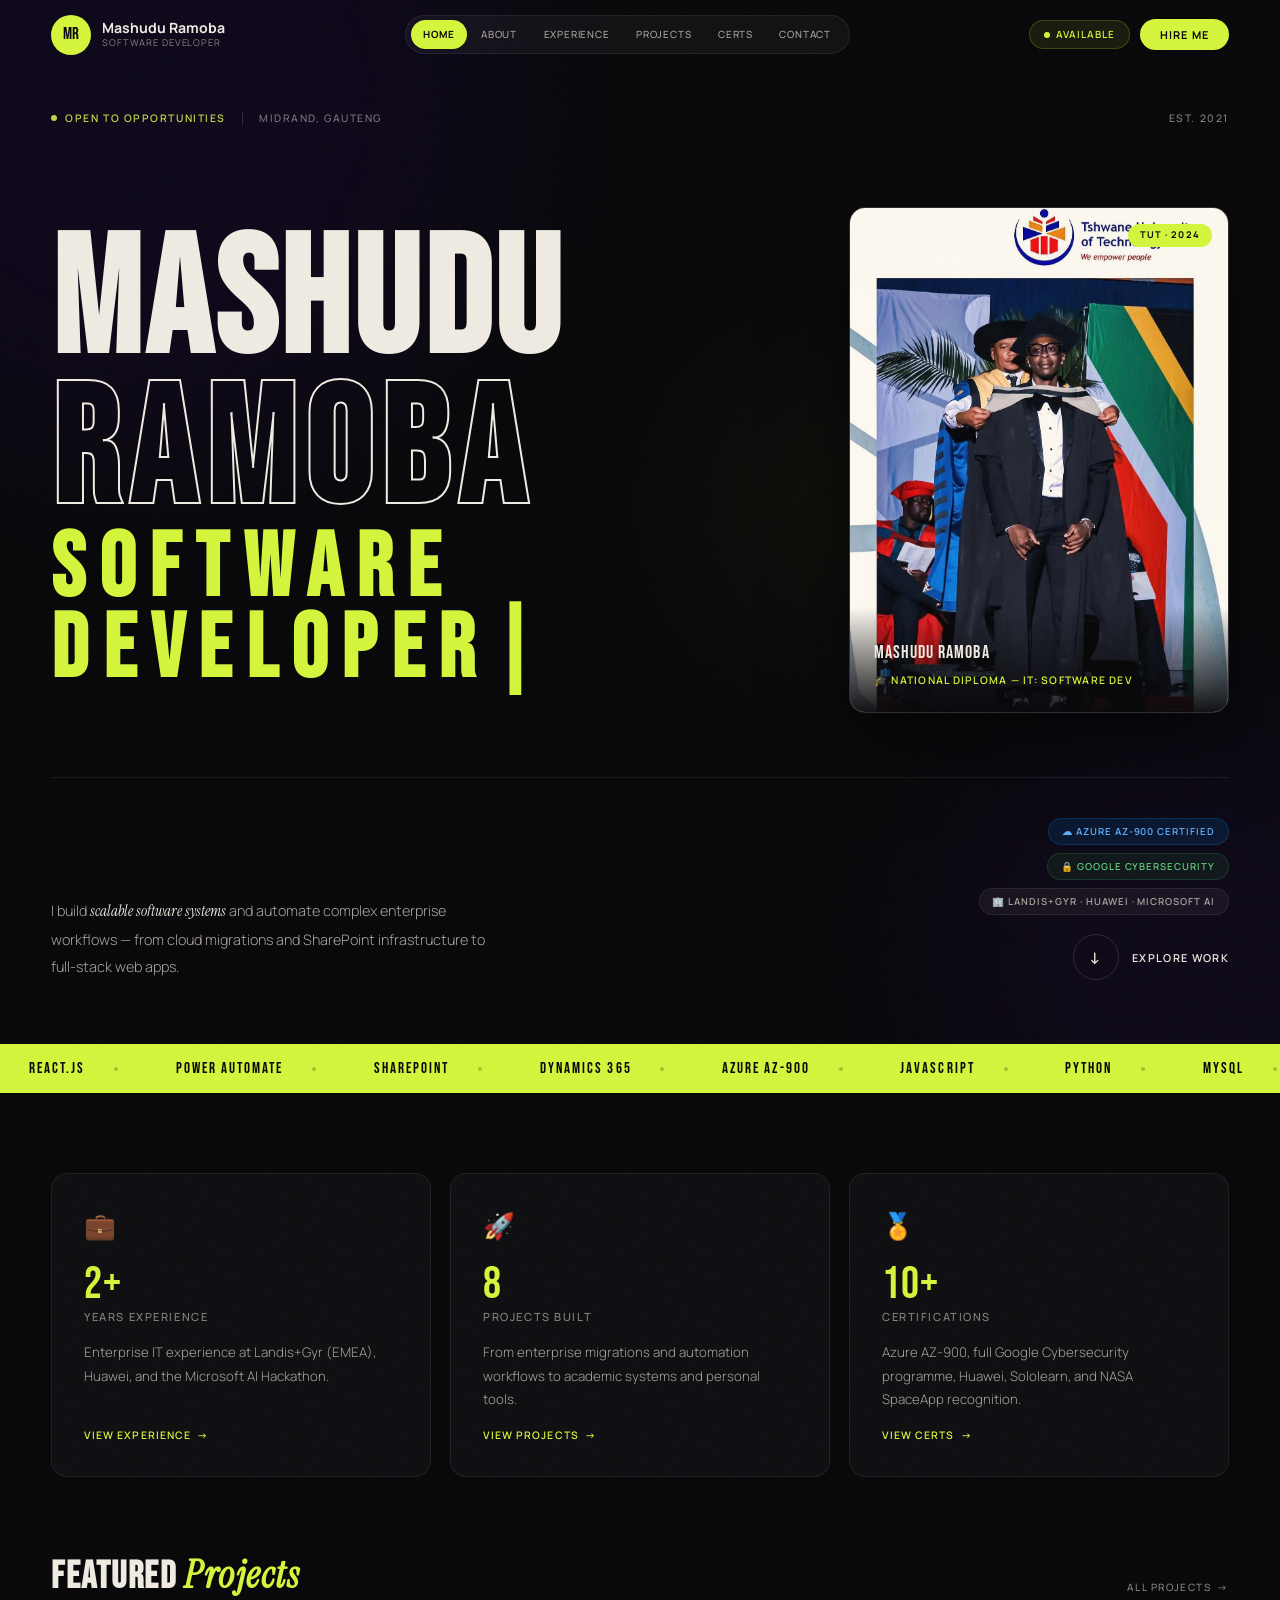
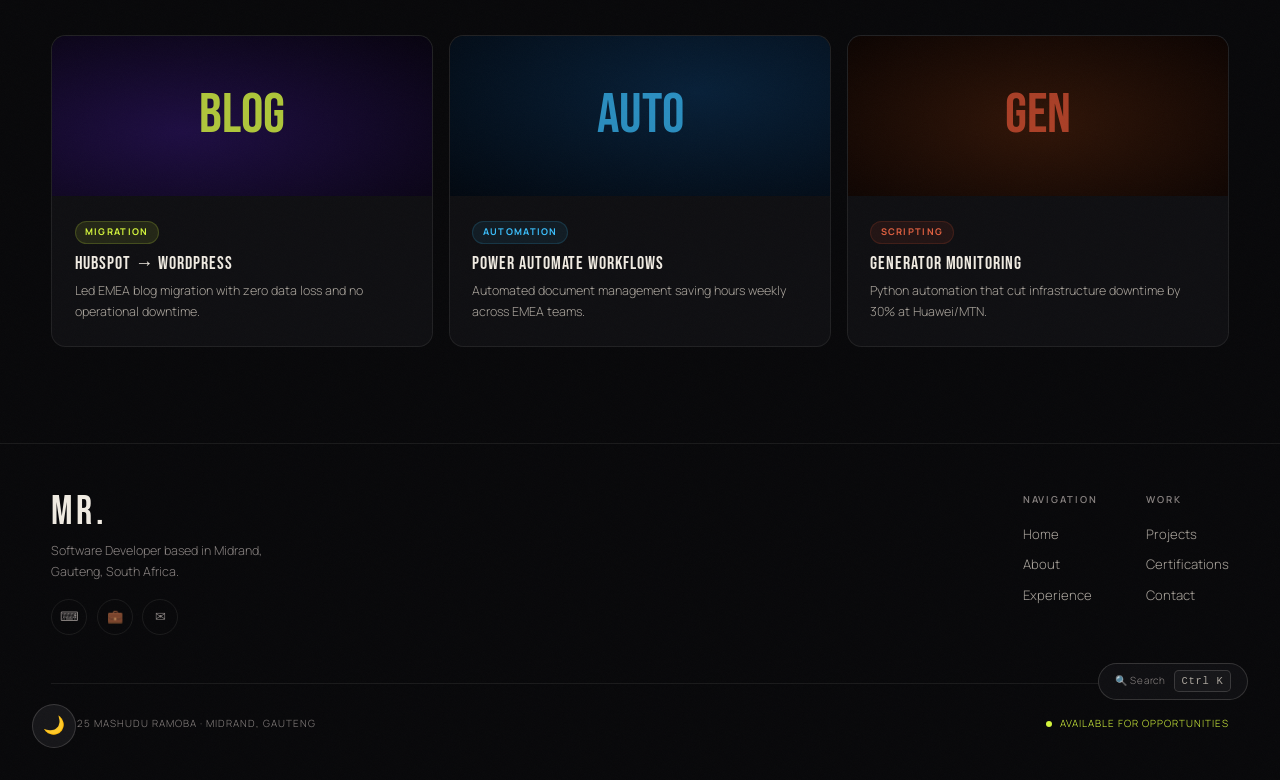
==== index.html @ 824785e2 "Add files via upload" ====
<!DOCTYPE html>
<html lang="en">
<head>
<meta charset="UTF-8"/><meta name="viewport" content="width=device-width,initial-scale=1.0"/>
<title>Mashudu Ramoba — Software Developer</title>
<link rel="preconnect" href="https://fonts.googleapis.com"/>
<link href="https://fonts.googleapis.com/css2?family=Bebas+Neue&family=Instrument+Serif:ital@0;1&family=Manrope:wght@300;400;500;600;700&display=swap" rel="stylesheet"/>
<link rel="stylesheet" href="style.css"/>
<style>
/* ── HOME ONLY ── */
#hero{
  min-height:100vh;
  padding:calc(var(--nav-h) + 2.5rem) 4% 4rem;
  display:flex;flex-direction:column;
  position:relative;overflow:hidden;
}
.orb{position:absolute;border-radius:50%;pointer-events:none;filter:blur(100px)}
.o1{width:700px;height:700px;background:#3d0f8a;top:-250px;left:-200px;opacity:.14}
.o2{width:500px;height:500px;background:#6d28d9;bottom:-150px;right:-150px;opacity:.07}
.o3{width:280px;height:280px;background:var(--acid);top:35%;left:55%;opacity:.05}

.h-top{display:flex;align-items:center;gap:1rem;margin-bottom:3rem;flex-wrap:wrap}
.h-avail{display:flex;align-items:center;gap:.5rem;font-size:.65rem;font-weight:600;letter-spacing:.15em;text-transform:uppercase;color:var(--acid)}
.h-sep{width:1px;height:14px;background:var(--border2)}
.h-loc,.h-yr{font-size:.65rem;font-weight:500;letter-spacing:.15em;text-transform:uppercase;color:var(--mist)}
.h-yr{margin-left:auto}

.h-name{
  font-family:var(--fd);
  font-size:clamp(4rem,13vw,12rem);
  line-height:.9;letter-spacing:.02em;
  flex:1;display:flex;flex-direction:column;justify-content:center;
  position:relative;z-index:1;
}
.h-n1{display:block;color:var(--paper);animation:rise .9s .1s both cubic-bezier(.22,1,.36,1)}
.h-n2{display:block;color:transparent;-webkit-text-stroke:2px var(--paper);letter-spacing:.06em;animation:rise .9s .22s both cubic-bezier(.22,1,.36,1)}
.h-n3{display:block;color:var(--acid);font-size:.54em;letter-spacing:.16em;animation:rise .9s .34s both cubic-bezier(.22,1,.36,1)}
@keyframes rise{from{opacity:0;transform:translateY(50px)}to{opacity:1;transform:none}}

.h-bottom{
  display:flex;justify-content:space-between;align-items:flex-end;
  padding-top:2.5rem;margin-top:2rem;
  border-top:1px solid var(--border);
  gap:2rem;flex-wrap:wrap;
  position:relative;z-index:1;
  animation:rise .8s .5s both cubic-bezier(.22,1,.36,1);
}
.h-desc{max-width:440px;font-size:.9rem;color:var(--mist2);line-height:1.9}
.h-desc em{font-family:var(--fs);font-style:italic;color:var(--paper);font-size:1.04em}
.h-right{display:flex;flex-direction:column;align-items:flex-end;gap:.5rem}
.hbadge{font-size:.6rem;font-weight:600;letter-spacing:.1em;text-transform:uppercase;padding:.3rem .8rem;border-radius:2rem}
.hb1{background:rgba(0,120,212,.14);color:#60b0ff;border:1px solid rgba(0,120,212,.28)}
.hb2{background:rgba(52,168,83,.1);color:#5fca7a;border:1px solid rgba(52,168,83,.22)}
.hb3{background:rgba(240,235,226,.05);color:var(--mist2);border:1px solid var(--border)}
.h-cta{display:flex;align-items:center;gap:.85rem;margin-top:.7rem;font-size:.68rem;letter-spacing:.12em;text-transform:uppercase;font-weight:600;color:var(--paper)}
.circ{width:46px;height:46px;border-radius:50%;border:1px solid rgba(240,235,226,.15);display:flex;align-items:center;justify-content:center;font-size:1rem;transition:all .25s}
.circ:hover{border-color:var(--acid);background:rgba(212,245,60,.08);color:var(--acid)}

/* Quick cards */
.ql-grid{display:grid;grid-template-columns:repeat(3,1fr);gap:1.2rem;padding:5rem 4%}
.ql-card{
  background:var(--ink2);border:1px solid var(--border);border-radius:1rem;
  padding:2rem;display:flex;flex-direction:column;gap:1rem;
  transition:border-color .25s,transform .25s;
}
.ql-card:hover{border-color:var(--border2);transform:translateY(-4px)}
.ql-icon{font-size:1.6rem}
.ql-num{font-family:var(--fd);font-size:2.8rem;line-height:1;letter-spacing:.02em;color:var(--acid)}
.ql-label{font-size:.7rem;letter-spacing:.14em;text-transform:uppercase;color:var(--mist);font-weight:500}
.ql-desc{font-size:.83rem;color:var(--mist2);line-height:1.75;flex:1}
.ql-link{font-size:.65rem;letter-spacing:.1em;text-transform:uppercase;color:var(--acid);font-weight:600;display:flex;align-items:center;gap:.4rem;transition:gap .2s}
.ql-link:hover{gap:.7rem}
.ql-link::after{content:'→'}

/* Featured project strip */
.feat-strip{padding:0 4% 6rem}
.feat-head{display:flex;justify-content:space-between;align-items:flex-end;margin-bottom:2.5rem;flex-wrap:wrap;gap:1rem}
.feat-title{font-family:var(--fd);font-size:clamp(1.8rem,3vw,2.8rem);letter-spacing:.04em;line-height:.95}
.feat-title em{font-family:var(--fs);font-style:italic;color:var(--acid)}
.see-all{font-size:.63rem;letter-spacing:.14em;text-transform:uppercase;color:var(--mist);font-weight:500;display:flex;align-items:center;gap:.4rem;transition:color .2s}
.see-all:hover{color:var(--acid)}
.see-all::after{content:'→'}
.feat-row{display:grid;grid-template-columns:1fr 1fr 1fr;gap:1rem}
.f-card{background:var(--ink2);border:1px solid var(--border);border-radius:.9rem;overflow:hidden;transition:border-color .25s,transform .3s}
.f-card:hover{border-color:var(--border2);transform:translateY(-5px)}
.f-thumb{height:160px;position:relative;overflow:hidden;display:flex;align-items:center;justify-content:center}
.f-tbg{position:absolute;inset:0;transition:transform .5s}
.f-card:hover .f-tbg{transform:scale(1.07)}
.fbg1{background:radial-gradient(ellipse at 35% 60%,#1e0e42,#07030f)}
.fbg2{background:radial-gradient(ellipse at 65% 35%,#082038,#020810)}
.fbg3{background:radial-gradient(ellipse at 50% 55%,#301508,#0c0402)}
.f-glyph{position:relative;z-index:1;font-family:var(--fd);font-size:3.5rem;transition:transform .4s}
.fg1{color:rgba(212,245,60,.8)}.fg2{color:rgba(59,191,252,.7)}.fg3{color:rgba(201,75,47,.8)}
.f-card:hover .f-glyph{transform:scale(1.12)}
.f-body{padding:1.3rem 1.4rem 1.5rem}
.f-tag{font-size:.58rem;letter-spacing:.14em;text-transform:uppercase;font-weight:700;padding:.18rem .58rem;border-radius:1rem;display:inline-block;margin-bottom:.7rem}
.ft1{background:rgba(212,245,60,.1);color:var(--acid);border:1px solid rgba(212,245,60,.18)}
.ft2{background:rgba(59,191,252,.08);color:var(--sky);border:1px solid rgba(59,191,252,.15)}
.ft3{background:rgba(201,75,47,.1);color:#e06040;border:1px solid rgba(201,75,47,.18)}
.f-name{font-family:var(--fd);font-size:1.15rem;letter-spacing:.05em;margin-bottom:.4rem;line-height:1}
.f-desc{font-size:.78rem;color:var(--mist2);line-height:1.7}

@media(max-width:900px){
  .ql-grid{grid-template-columns:1fr 1fr}
  .feat-row{grid-template-columns:1fr}
}
@media(max-width:560px){
  .ql-grid{grid-template-columns:1fr}
  .h-name{font-size:clamp(3rem,18vw,12rem)}
}
</style>
</head>
<body>

<!-- NAV -->
<nav id="nav">
  <a href="index.html" class="nl">
    <div class="nl-badge">MR</div>
    <div class="nl-text"><span class="nl-name">Mashudu Ramoba</span><span class="nl-role">Software Developer</span></div>
  </a>
  <div class="nl-links">
    <a href="index.html">Home</a>
    <a href="about.html">About</a>
    <a href="experience.html">Experience</a>
    <a href="projects.html">Projects</a>
    <a href="certifications.html">Certs</a>
    <a href="contact.html">Contact</a>
  </div>
  <div class="nl-r">
    <div class="nl-avail"><span class="pdot"></span>Available</div>
    <button class="nl-hire" onclick="location.href='contact.html'">Hire Me</button>
    <button class="nl-ham" id="ham"><span></span><span></span><span></span></button>
  </div>
</nav>
<div id="drawer">
  <a href="index.html" onclick="closeDrawer()">Home</a>
  <a href="about.html" onclick="closeDrawer()">About</a>
  <a href="experience.html" onclick="closeDrawer()">Experience</a>
  <a href="projects.html" onclick="closeDrawer()">Projects</a>
  <a href="certifications.html" onclick="closeDrawer()">Certifications</a>
  <a href="contact.html" onclick="closeDrawer()">Contact</a>
</div>

<!-- SCROLL PROGRESS BAR -->
<div id="scroll-progress" style="position:fixed;top:0;left:0;height:2px;background:var(--acid);z-index:9000;width:0%;transition:width .1s linear;pointer-events:none"></div>

<!-- SEARCH SHORTCUT HINT -->
<div id="search-hint" style="position:fixed;bottom:5rem;right:2rem;z-index:600;display:flex;align-items:center;gap:.5rem;background:var(--ink2);border:1px solid var(--border2);border-radius:2rem;padding:.4rem 1rem;font-size:.62rem;color:var(--mist);letter-spacing:.08em;cursor:pointer;transition:all .2s;animation:hintPop .5s 2s both cubic-bezier(.22,1,.36,1)" onclick="openSearch()">
  <span>🔍 Search</span>
  <kbd style="background:var(--ink3);border:1px solid var(--border2);border-radius:.3rem;padding:.1rem .4rem;font-family:monospace;font-size:.65rem;color:var(--mist2)">Ctrl K</kbd>
</div>

<!-- HERO -->
<section id="hero">
  <div class="orb o1"></div><div class="orb o2"></div><div class="orb o3"></div>

  <div class="h-top">
    <div class="h-avail"><span class="pdot"></span>Open to opportunities</div>
    <div class="h-sep"></div>
    <span class="h-loc">Midrand, Gauteng</span>
    <span class="h-yr">Est. 2021</span>
  </div>

  <!-- Two-column hero: text + photo -->
  <div style="display:grid;grid-template-columns:1fr 380px;gap:4rem;flex:1;align-items:center;position:relative;z-index:1;padding:2rem 0">
    <div>
      <h1 class="h-name" style="flex:none">
        <span class="h-n1">MASHUDU</span>
        <span class="h-n2">RAMOBA</span>
        <span class="h-n3" id="typer">Software Developer</span>
      </h1>
    </div>
    <!-- Graduation photo in hero -->
    <div class="hero-photo-wrap" style="position:relative;animation:rise .9s .4s both cubic-bezier(.22,1,.36,1)">
      <div style="border-radius:1rem;overflow:hidden;border:1px solid var(--border2);box-shadow:0 32px 80px rgba(0,0,0,.6);aspect-ratio:3/4;position:relative">
        <img src="mashudu-grad.png" alt="Mashudu Ramoba — TUT Graduation"
          style="width:100%;height:100%;object-fit:cover;object-position:top center;display:block;transition:transform .6s cubic-bezier(.25,.46,.45,.94)"
          onmouseover="this.style.transform='scale(1.04)'"
          onmouseout="this.style.transform='scale(1)'"/>
        <div style="position:absolute;bottom:0;left:0;right:0;background:linear-gradient(to top,rgba(8,8,10,.95) 0%,transparent 100%);padding:2rem 1.5rem 1.5rem">
          <div style="font-family:var(--fd);font-size:1.1rem;letter-spacing:.06em;color:var(--paper);margin-bottom:.3rem">Mashudu Ramoba</div>
          <div style="font-size:.65rem;letter-spacing:.12em;text-transform:uppercase;color:var(--acid);font-weight:600">🎓 National Diploma — IT: Software Dev</div>
        </div>
        <span style="position:absolute;top:1rem;right:1rem;background:var(--acid);color:var(--ink);font-size:.58rem;font-weight:700;letter-spacing:.12em;text-transform:uppercase;padding:.28rem .75rem;border-radius:2rem">TUT · 2024</span>
      </div>
    </div>
  </div>

  <div class="h-bottom">
    <p class="h-desc">I build <em>scalable software systems</em> and automate complex enterprise workflows — from cloud migrations and SharePoint infrastructure to full-stack web apps.</p>
    <div class="h-right">
      <span class="hbadge hb1">☁ Azure AZ-900 Certified</span>
      <span class="hbadge hb2">🔒 Google Cybersecurity</span>
      <span class="hbadge hb3">🏢 Landis+Gyr · Huawei · Microsoft AI</span>
      <a href="projects.html" class="h-cta">
        <div class="circ">↓</div>Explore Work
      </a>
    </div>
  </div>
</section>

<!-- MARQUEE -->
<div class="mq"><div class="mq-t">
  <span class="mq-i">React.js <span class="mq-d"></span></span>
  <span class="mq-i">Power Automate <span class="mq-d"></span></span>
  <span class="mq-i">SharePoint <span class="mq-d"></span></span>
  <span class="mq-i">Dynamics 365 <span class="mq-d"></span></span>
  <span class="mq-i">Azure AZ-900 <span class="mq-d"></span></span>
  <span class="mq-i">JavaScript <span class="mq-d"></span></span>
  <span class="mq-i">Python <span class="mq-d"></span></span>
  <span class="mq-i">MySQL <span class="mq-d"></span></span>
  <span class="mq-i">WordPress <span class="mq-d"></span></span>
  <span class="mq-i">Cybersecurity <span class="mq-d"></span></span>
  <span class="mq-i">React.js <span class="mq-d"></span></span>
  <span class="mq-i">Power Automate <span class="mq-d"></span></span>
  <span class="mq-i">SharePoint <span class="mq-d"></span></span>
  <span class="mq-i">Dynamics 365 <span class="mq-d"></span></span>
  <span class="mq-i">Azure AZ-900 <span class="mq-d"></span></span>
  <span class="mq-i">JavaScript <span class="mq-d"></span></span>
  <span class="mq-i">Python <span class="mq-d"></span></span>
  <span class="mq-i">MySQL <span class="mq-d"></span></span>
  <span class="mq-i">WordPress <span class="mq-d"></span></span>
  <span class="mq-i">Cybersecurity <span class="mq-d"></span></span>
</div></div>

<!-- QUICK STATS -->
<div class="ql-grid">
  <div class="ql-card rv">
    <div class="ql-icon">💼</div>
    <div><div class="ql-num">2+</div><div class="ql-label">Years Experience</div></div>
    <p class="ql-desc">Enterprise IT experience at Landis+Gyr (EMEA), Huawei, and the Microsoft AI Hackathon.</p>
    <a href="experience.html" class="ql-link">View Experience</a>
  </div>
  <div class="ql-card rv d1">
    <div class="ql-icon">🚀</div>
    <div><div class="ql-num">8</div><div class="ql-label">Projects Built</div></div>
    <p class="ql-desc">From enterprise migrations and automation workflows to academic systems and personal tools.</p>
    <a href="projects.html" class="ql-link">View Projects</a>
  </div>
  <div class="ql-card rv d2">
    <div class="ql-icon">🏅</div>
    <div><div class="ql-num">10+</div><div class="ql-label">Certifications</div></div>
    <p class="ql-desc">Azure AZ-900, full Google Cybersecurity programme, Huawei, Sololearn, and NASA SpaceApp recognition.</p>
    <a href="certifications.html" class="ql-link">View Certs</a>
  </div>
</div>

<!-- FEATURED PROJECTS -->
<div class="feat-strip">
  <div class="feat-head rv">
    <h2 class="feat-title">Featured <em>Projects</em></h2>
    <a href="projects.html" class="see-all">All Projects</a>
  </div>
  <div class="feat-row">
    <div class="f-card rv d1">
      <div class="f-thumb">
        <div class="f-tbg fbg1"></div>
        <div class="f-glyph fg1">BLOG</div>
      </div>
      <div class="f-body">
        <span class="f-tag ft1">Migration</span>
        <div class="f-name">HubSpot → WordPress</div>
        <p class="f-desc">Led EMEA blog migration with zero data loss and no operational downtime.</p>
      </div>
    </div>
    <div class="f-card rv d2">
      <div class="f-thumb">
        <div class="f-tbg fbg2"></div>
        <div class="f-glyph fg2">AUTO</div>
      </div>
      <div class="f-body">
        <span class="f-tag ft2">Automation</span>
        <div class="f-name">Power Automate Workflows</div>
        <p class="f-desc">Automated document management saving hours weekly across EMEA teams.</p>
      </div>
    </div>
    <div class="f-card rv d3">
      <div class="f-thumb">
        <div class="f-tbg fbg3"></div>
        <div class="f-glyph fg3">GEN</div>
      </div>
      <div class="f-body">
        <span class="f-tag ft3">Scripting</span>
        <div class="f-name">Generator Monitoring</div>
        <p class="f-desc">Python automation that cut infrastructure downtime by 30% at Huawei/MTN.</p>
      </div>
    </div>
  </div>
</div>

<!-- FOOTER -->
<footer>
  <div class="ft-top">
    <div class="ft-brand">
      <div class="ft-logo">MR.</div>
      <p class="ft-tagline">Software Developer based in Midrand, Gauteng, South Africa.</p>
      <div class="ft-social">
        <a href="https://github.com/MashuduRamoba" target="_blank" class="ft-soc">⌨</a>
        <a href="https://linkedin.com/in/Mashudu-ramoba" target="_blank" class="ft-soc">💼</a>
        <a href="mailto:mashuduramoba365@gmail.com" class="ft-soc">✉</a>
      </div>
    </div>
    <div class="ft-links">
      <div class="ft-nav-group">
        <h4>Navigation</h4>
        <a href="index.html">Home</a>
        <a href="about.html">About</a>
        <a href="experience.html">Experience</a>
      </div>
      <div class="ft-nav-group">
        <h4>Work</h4>
        <a href="projects.html">Projects</a>
        <a href="certifications.html">Certifications</a>
        <a href="contact.html">Contact</a>
      </div>
    </div>
  </div>
  <div class="ft-bottom">
    <span class="ft-copy">© 2025 Mashudu Ramoba · Midrand, Gauteng</span>
    <span class="ft-status"><span class="pdot"></span>Available for opportunities</span>
  </div>
</footer>

<button id="btt" onclick="window.scrollTo({top:0,behavior:'smooth'})">↑</button>
<button id="theme-btn" onclick="toggleTheme()">🌙</button>
<script src="main.js"></script>
</body></html>
---- style.css ----
/* ═══════════════════════════════════════════
   MASHUDU RAMOBA — SHARED DESIGN SYSTEM
═══════════════════════════════════════════ */
*,*::before,*::after{box-sizing:border-box;margin:0;padding:0}
:root{
  --ink:#08080a;
  --ink2:#0f0f12;
  --ink3:#161619;
  --paper:#f0ebe2;
  --acid:#d4f53c;
  --acid2:#b8d830;
  --rust:#c94b2f;
  --gold:#c8a96e;
  --sky:#3bbffc;
  --purple:#c084fc;
  --mist:#888280;
  --mist2:#aaa49c;
  --border:rgba(240,235,226,.08);
  --border2:rgba(240,235,226,.16);
  --fd:'Bebas Neue',sans-serif;
  --fs:'Instrument Serif',serif;
  --fb:'Manrope',sans-serif;
  --nav-h:70px;
}
html{scroll-behavior:smooth}
body{
  background:var(--ink);color:var(--paper);
  font-family:var(--fb);font-weight:300;line-height:1.6;
  overflow-x:hidden;
  opacity:0;animation:pageIn .45s .05s both cubic-bezier(.22,1,.36,1);
}
@keyframes pageIn{from{opacity:0;transform:translateY(12px)}to{opacity:1;transform:none}}
a{color:inherit;text-decoration:none}
section,main{scroll-margin-top:var(--nav-h)}
img{display:block;max-width:100%}

/* noise */
body::after{content:'';position:fixed;inset:0;z-index:9999;pointer-events:none;opacity:.024;
  background-image:url("data:image/svg+xml,%3Csvg viewBox='0 0 200 200' xmlns='http://www.w3.org/2000/svg'%3E%3Cfilter id='n'%3E%3CfeTurbulence type='fractalNoise' baseFrequency='.85' numOctaves='4' stitchTiles='stitch'/%3E%3C/filter%3E%3Crect width='100%25' height='100%25' filter='url(%23n)'/%3E%3C/svg%3E");
  background-size:120px}

/* ── NAVBAR ── */
#nav{
  position:fixed;top:0;left:0;right:0;z-index:800;
  height:var(--nav-h);
  display:flex;align-items:center;justify-content:space-between;
  padding:0 4%;
  background:transparent;
  border-bottom:1px solid transparent;
  transition:background .35s,border-color .35s,box-shadow .35s;
}
#nav.solid{
  background:rgba(8,8,10,.93);
  backdrop-filter:blur(22px);-webkit-backdrop-filter:blur(22px);
  border-bottom-color:var(--border);
  box-shadow:0 2px 40px rgba(0,0,0,.5);
}
.nl{display:flex;align-items:center;gap:.7rem;flex-shrink:0}
.nl-badge{
  width:40px;height:40px;border-radius:50%;background:var(--acid);
  display:flex;align-items:center;justify-content:center;
  font-family:var(--fd);font-size:1.05rem;color:var(--ink);flex-shrink:0;
  transition:transform .2s;
}
.nl:hover .nl-badge{transform:scale(1.08)}
.nl-text{display:flex;flex-direction:column;line-height:1.2}
.nl-name{font-size:.88rem;font-weight:700;color:var(--paper);white-space:nowrap}
.nl-role{font-size:.58rem;font-weight:400;color:var(--mist);letter-spacing:.1em;text-transform:uppercase;white-space:nowrap}
.nl-links{
  display:flex;align-items:center;gap:.1rem;
  background:rgba(255,255,255,.04);
  border:1px solid var(--border);
  border-radius:3rem;padding:.28rem .32rem;
}
.nl-links a{
  font-size:.62rem;font-weight:500;letter-spacing:.08em;text-transform:uppercase;
  color:var(--mist2);padding:.38rem .78rem;border-radius:2rem;
  transition:all .2s;white-space:nowrap;
}
.nl-links a:hover{color:var(--paper);background:rgba(255,255,255,.07)}
.nl-links a.on{color:var(--ink);background:var(--acid);font-weight:700}
.nl-r{display:flex;align-items:center;gap:.65rem;flex-shrink:0}
.nl-avail{
  display:flex;align-items:center;gap:.42rem;
  font-size:.62rem;font-weight:600;letter-spacing:.1em;text-transform:uppercase;
  color:var(--acid);background:rgba(212,245,60,.08);border:1px solid rgba(212,245,60,.2);
  border-radius:2rem;padding:.36rem .85rem;white-space:nowrap;
}
.pdot{width:6px;height:6px;border-radius:50%;background:var(--acid);flex-shrink:0;animation:pulse 2s ease-out infinite}
@keyframes pulse{0%{box-shadow:0 0 0 0 rgba(212,245,60,.7)}70%{box-shadow:0 0 0 8px rgba(212,245,60,0)}100%{box-shadow:0 0 0 0 rgba(212,245,60,0)}}
.nl-hire{
  background:var(--acid);color:var(--ink);
  font-family:var(--fb);font-size:.68rem;font-weight:700;
  padding:.48rem 1.25rem;border-radius:2rem;
  letter-spacing:.1em;text-transform:uppercase;
  border:none;cursor:pointer;
  transition:transform .2s,box-shadow .2s,background .2s;
}
.nl-hire:hover{background:var(--acid2);transform:scale(1.05);box-shadow:0 0 24px rgba(212,245,60,.4)}
.nl-ham{display:none;flex-direction:column;gap:5px;cursor:pointer;background:none;border:none;padding:.4rem}
.nl-ham span{display:block;width:22px;height:1.5px;background:var(--paper);border-radius:2px;transition:all .3s}
.nl-ham.open span:nth-child(1){transform:translateY(6.5px) rotate(45deg)}
.nl-ham.open span:nth-child(2){opacity:0}
.nl-ham.open span:nth-child(3){transform:translateY(-6.5px) rotate(-45deg)}
#drawer{
  position:fixed;top:var(--nav-h);left:0;right:0;z-index:799;
  background:rgba(8,8,10,.97);backdrop-filter:blur(20px);
  border-bottom:1px solid var(--border);
  padding:1.5rem 4% 2rem;
  display:flex;flex-direction:column;gap:.3rem;
  transform:translateY(-110%);opacity:0;
  transition:transform .35s cubic-bezier(.22,1,.36,1),opacity .35s;
}
#drawer.open{transform:translateY(0);opacity:1}
#drawer a{font-size:1.2rem;font-family:var(--fd);letter-spacing:.1em;color:var(--mist2);padding:.65rem 0;border-bottom:1px solid var(--border);transition:color .2s}
#drawer a:hover{color:var(--acid)}

/* ── PAGE HEADER (inner pages) ── */
.pg-header{
  padding:calc(var(--nav-h) + 5rem) 4% 4rem;
  background:var(--ink2);
  border-bottom:1px solid var(--border);
  position:relative;overflow:hidden;
}
.pg-header::before{
  content:attr(data-title);
  position:absolute;
  font-family:var(--fd);
  font-size:18vw;line-height:1;
  color:transparent;
  -webkit-text-stroke:1px rgba(240,235,226,.04);
  bottom:-2vw;right:-1vw;
  pointer-events:none;white-space:nowrap;letter-spacing:.06em;
}
.pg-kicker{font-size:.63rem;letter-spacing:.22em;text-transform:uppercase;color:var(--mist);font-weight:600;display:flex;align-items:center;gap:.75rem;margin-bottom:1rem}
.pg-kicker::before{content:'';width:20px;height:1px;background:var(--mist);display:block;flex-shrink:0}
.pg-title{font-family:var(--fd);font-size:clamp(3rem,7vw,6.5rem);line-height:.9;letter-spacing:.04em}
.pg-title em{font-family:var(--fs);font-style:italic;color:var(--acid)}
.pg-title span{font-family:var(--fs);font-style:italic;color:transparent;-webkit-text-stroke:1px var(--paper)}
.pg-sub{font-size:.9rem;color:var(--mist2);margin-top:1.2rem;max-width:520px;line-height:1.8}

/* ── MAIN CONTENT WRAPPER ── */
.main{padding:5rem 4% 8rem}
.sp{padding:5rem 4%}

/* ── SECTION UTILITIES ── */
.kicker{font-size:.63rem;letter-spacing:.22em;text-transform:uppercase;color:var(--mist);font-weight:600;display:flex;align-items:center;gap:.75rem;margin-bottom:1rem}
.kicker::before{content:'';width:20px;height:1px;background:var(--mist);display:block;flex-shrink:0}
.sec-h{font-family:var(--fd);font-size:clamp(2.2rem,4vw,4rem);line-height:.92;letter-spacing:.04em;margin-bottom:0}
.sec-h em{font-family:var(--fs);font-style:italic;color:var(--acid);display:block}
.sec-h span{font-family:var(--fs);font-style:italic;color:transparent;-webkit-text-stroke:1px var(--paper)}

/* ── REVEAL ── */
.rv{opacity:0;transform:translateY(24px);transition:opacity .7s cubic-bezier(.22,1,.36,1),transform .7s cubic-bezier(.22,1,.36,1)}
.rv.show{opacity:1;transform:none}
.d1{transition-delay:.1s}.d2{transition-delay:.2s}.d3{transition-delay:.32s}.d4{transition-delay:.44s}

/* ── BUTTONS ── */
.btn-fill{background:var(--paper);color:var(--ink);font-family:var(--fb);font-size:.68rem;font-weight:700;padding:.7rem 1.7rem;border-radius:2rem;letter-spacing:.1em;text-transform:uppercase;border:none;cursor:pointer;transition:background .2s,transform .2s;display:inline-flex;align-items:center;gap:.5rem}
.btn-fill:hover{background:var(--acid);transform:translateY(-2px)}
.btn-ghost{border:1px solid var(--border2);color:var(--paper);font-family:var(--fb);font-size:.68rem;font-weight:500;padding:.7rem 1.7rem;border-radius:2rem;letter-spacing:.1em;text-transform:uppercase;background:transparent;cursor:pointer;transition:all .2s;display:inline-flex;align-items:center;gap:.5rem}
.btn-ghost:hover{border-color:rgba(240,235,226,.45);background:rgba(240,235,226,.04)}
.btn-acid{background:var(--acid);color:var(--ink);font-family:var(--fb);font-size:.68rem;font-weight:700;padding:.7rem 1.7rem;border-radius:2rem;letter-spacing:.1em;text-transform:uppercase;border:none;cursor:pointer;transition:all .2s;display:inline-flex;align-items:center;gap:.5rem}
.btn-acid:hover{background:var(--acid2);transform:translateY(-2px);box-shadow:0 8px 24px rgba(212,245,60,.3)}

/* ── CHIPS ── */
.chips{display:flex;flex-wrap:wrap;gap:.5rem}
.chip{font-size:.64rem;padding:.3rem .85rem;border:1px solid var(--border);border-radius:2rem;color:var(--mist);letter-spacing:.06em;transition:all .2s;cursor:default}
.chip:hover{border-color:var(--acid);color:var(--acid)}
.chip-acid{background:rgba(212,245,60,.1);color:var(--acid);border:1px solid rgba(212,245,60,.22)}
.chip-sky{background:rgba(59,191,252,.08);color:var(--sky);border:1px solid rgba(59,191,252,.16)}
.chip-rust{background:rgba(201,75,47,.1);color:#e06040;border:1px solid rgba(201,75,47,.2)}
.chip-gold{background:rgba(200,169,110,.08);color:var(--gold);border:1px solid rgba(200,169,110,.15)}
.chip-purple{background:rgba(192,132,252,.1);color:var(--purple);border:1px solid rgba(192,132,252,.2)}

/* ── MARQUEE ── */
.mq{background:var(--acid);overflow:hidden;display:flex;padding:.78rem 0}
.mq-t{display:flex;white-space:nowrap;animation:mq 22s linear infinite}
@keyframes mq{from{transform:translateX(0)}to{transform:translateX(-50%)}}
.mq-i{font-family:var(--fd);font-size:.92rem;letter-spacing:.14em;color:var(--ink);padding:0 1.8rem;display:flex;align-items:center;gap:1.8rem}
.mq-d{width:4px;height:4px;border-radius:50%;background:var(--ink);opacity:.22;flex-shrink:0}

/* ── STATS GRID ── */
.stats-g{display:grid;grid-template-columns:repeat(4,1fr);gap:1px;background:rgba(240,235,226,.05);border:1px solid rgba(240,235,226,.05);border-radius:1rem;overflow:hidden}
.s-bl{background:var(--ink2);padding:2rem 1.8rem;transition:background .2s}
.s-bl:hover{background:rgba(240,235,226,.025)}
.s-n{font-family:var(--fd);font-size:3rem;line-height:1;letter-spacing:.02em;margin-bottom:.2rem}
.s-l{font-size:.6rem;letter-spacing:.15em;text-transform:uppercase;color:var(--mist);font-weight:500}

/* ── BACK TO TOP ── */
#btt{
  position:fixed;bottom:2rem;right:2rem;z-index:600;
  width:44px;height:44px;border-radius:50%;
  background:var(--acid);color:var(--ink);
  border:none;cursor:pointer;font-size:1rem;font-weight:700;
  display:flex;align-items:center;justify-content:center;
  opacity:0;transform:translateY(12px);
  transition:opacity .3s,transform .3s,box-shadow .2s;
}
#btt.show{opacity:1;transform:translateY(0)}
#btt:hover{box-shadow:0 0 22px rgba(212,245,60,.5);transform:translateY(-2px)}

/* ── THEME TOGGLE ── */
#theme-btn{
  position:fixed;bottom:2rem;left:2rem;z-index:600;
  width:44px;height:44px;border-radius:50%;
  background:var(--ink3);color:var(--paper);
  border:1px solid var(--border2);cursor:pointer;font-size:1.1rem;
  display:flex;align-items:center;justify-content:center;
  transition:all .2s;
}
#theme-btn:hover{background:var(--ink2);border-color:rgba(240,235,226,.3)}

/* ── FOOTER ── */
footer{
  background:var(--ink);padding:3rem 4%;
  border-top:1px solid var(--border);
}
.ft-top{display:flex;justify-content:space-between;align-items:flex-start;flex-wrap:wrap;gap:3rem;margin-bottom:3rem}
.ft-brand{}
.ft-logo{font-family:var(--fd);font-size:2.5rem;letter-spacing:.08em;color:var(--paper);line-height:1;margin-bottom:.5rem}
.ft-tagline{font-size:.78rem;color:var(--mist);max-width:220px;line-height:1.7}
.ft-nav-group h4{font-size:.6rem;letter-spacing:.2em;text-transform:uppercase;color:var(--mist);font-weight:600;margin-bottom:1rem}
.ft-nav-group{display:flex;flex-direction:column}
.ft-links{display:flex;gap:3rem;flex-wrap:wrap}
.ft-nav-group a{font-size:.82rem;color:var(--mist2);margin-bottom:.6rem;transition:color .2s}
.ft-nav-group a:hover{color:var(--paper)}
.ft-social{display:flex;gap:.6rem;margin-top:1rem;flex-wrap:wrap}
.ft-soc{width:36px;height:36px;border-radius:50%;border:1px solid var(--border);display:flex;align-items:center;justify-content:center;font-size:.82rem;color:var(--mist);transition:all .2s}
.ft-soc:hover{border-color:var(--acid);color:var(--acid)}
.ft-bottom{display:flex;justify-content:space-between;align-items:center;padding-top:2rem;border-top:1px solid var(--border);flex-wrap:wrap;gap:1rem}
.ft-copy{font-size:.62rem;letter-spacing:.1em;text-transform:uppercase;color:var(--mist)}
.ft-status{display:flex;align-items:center;gap:.5rem;font-size:.62rem;letter-spacing:.1em;text-transform:uppercase;color:var(--acid)}

/* ── LIGHT MODE ── */
body.light{
  --ink:#f5f0e8;--ink2:#ede7dc;--ink3:#e4ddd0;
  --paper:#1a1a1c;--mist:#7a7268;--mist2:#4a4640;
  --border:rgba(10,10,8,.1);--border2:rgba(10,10,8,.2);
  background:var(--ink);color:var(--paper);
}
body.light #nav.solid{background:rgba(245,240,232,.93)}
body.light .nl-links{background:rgba(0,0,0,.04)}
body.light .nl-links a{color:#6a6460}
body.light .nl-links a.on{color:var(--ink);background:var(--acid)}
body.light .s-bl{background:var(--ink2)}
body.light .stats-g{background:rgba(10,10,8,.06)}
body.light .chip:hover{border-color:var(--acid);color:var(--acid)}
body.light footer{background:var(--ink2)}

/* ══ RESPONSIVE ══ */
@media(max-width:960px){
  .nl-links,.nl-avail{display:none}
  .nl-ham{display:flex}
  .stats-g{grid-template-columns:1fr 1fr}
}
@media(max-width:560px){
  .stats-g{grid-template-columns:1fr 1fr}
  #btt{bottom:1rem;right:1rem}
  #theme-btn{bottom:1rem;left:1rem}
}

/* ── SHARED JS helper classes ── */
.hidden{display:none!important}

/* ══════════════════════════════════════
   NEW FEATURES — v2
══════════════════════════════════════ */

/* ── Scroll progress ── */
#scroll-progress{position:fixed;top:0;left:0;height:2px;background:var(--acid);z-index:9000;width:0%;transition:width .1s linear;pointer-events:none}

/* ── Reading progress (blog posts) ── */
#reading-bar{position:fixed;top:0;left:0;height:3px;background:linear-gradient(to right,var(--acid),#7bf);z-index:9001;width:0%;transition:width .15s linear;pointer-events:none}

/* ── Hint pop animation ── */
@keyframes hintPop{from{opacity:0;transform:translateY(10px)}to{opacity:1;transform:none}}

/* ── Typing cursor ── */
#typer::after{content:'|';animation:blink-cur .75s step-end infinite;color:var(--acid);margin-left:2px}
@keyframes blink-cur{0%,100%{opacity:1}50%{opacity:0}}

/* ── Global search overlay ── */
#search-overlay{position:fixed;inset:0;background:rgba(0,0,0,.75);z-index:9500;display:flex;align-items:flex-start;justify-content:center;padding-top:12vh;backdrop-filter:blur(6px)}
#search-box{background:var(--ink2);border:1px solid var(--border2);border-radius:1rem;width:min(640px,92vw);overflow:hidden;box-shadow:0 32px 80px rgba(0,0,0,.7);animation:searchIn .25s cubic-bezier(.22,1,.36,1)}
@keyframes searchIn{from{opacity:0;transform:translateY(-20px) scale(.97)}to{opacity:1;transform:none}}
#search-header{display:flex;align-items:center;gap:.8rem;padding:1rem 1.2rem;border-bottom:1px solid var(--border)}
#search-icon{font-size:1rem;color:var(--mist);flex-shrink:0}
#search-input{flex:1;background:transparent;border:none;color:var(--paper);font-family:var(--fb);font-size:.95rem;outline:none}
#search-input::placeholder{color:var(--mist)}
#search-esc{background:var(--ink3);border:1px solid var(--border2);border-radius:.35rem;padding:.15rem .5rem;font-size:.65rem;color:var(--mist);cursor:pointer;flex-shrink:0;font-family:monospace}
#search-results{max-height:380px;overflow-y:auto}
.sr-item{display:flex;align-items:center;gap:.8rem;padding:.85rem 1.2rem;border-bottom:1px solid var(--border);color:var(--paper);transition:background .15s;text-decoration:none}
.sr-item:last-child{border-bottom:none}
.sr-item:hover,.sr-item.sr-active{background:rgba(212,245,60,.06)}
.sr-icon{font-size:.85rem;flex-shrink:0;color:var(--mist)}
.sr-title{font-size:.85rem;font-weight:500;flex:1}
.sr-url{font-size:.65rem;color:var(--mist);letter-spacing:.06em}
.sr-empty{padding:2rem;text-align:center;color:var(--mist);font-size:.85rem}
#search-footer{display:flex;gap:1.5rem;padding:.6rem 1.2rem;border-top:1px solid var(--border);font-size:.62rem;color:var(--mist);letter-spacing:.08em}

/* ── Animated skill bars ── */
.skill-bars-wrap{margin:2rem 0}
.skill-bar-item{margin-bottom:1.1rem}
.skill-bar-meta{display:flex;justify-content:space-between;margin-bottom:.4rem}
.skill-bar-name{font-size:.75rem;font-weight:500;color:var(--paper);letter-spacing:.04em}
.skill-bar-pct{font-size:.68rem;color:var(--mist);font-weight:500}
.skill-bar-track{height:4px;background:rgba(240,235,226,.08);border-radius:2px;overflow:hidden}
.skill-bar-fill{height:100%;background:linear-gradient(to right,var(--acid),#7bf);border-radius:2px;width:0%;transition:width 1.2s cubic-bezier(.22,1,.36,1)}

/* ── GitHub stats ── */
.gh-stats-grid{display:grid;grid-template-columns:repeat(4,1fr);gap:1px;background:rgba(240,235,226,.05);border:1px solid rgba(240,235,226,.05);border-radius:.8rem;overflow:hidden;margin-bottom:1.5rem}
.gh-stat{background:var(--ink2);padding:1.2rem 1rem;text-align:center;transition:background .2s}
.gh-stat:hover{background:rgba(240,235,226,.03)}
.gh-stat-n{font-family:var(--fd);font-size:2rem;color:var(--acid);line-height:1;margin-bottom:.25rem}
.gh-stat-l{font-size:.6rem;letter-spacing:.12em;text-transform:uppercase;color:var(--mist)}
.gh-langs{margin-bottom:1.2rem}
.gh-langs-title{font-size:.62rem;letter-spacing:.16em;text-transform:uppercase;color:var(--mist);margin-bottom:.8rem;font-weight:600}
.gh-lang-row{display:flex;align-items:center;gap:.8rem;margin-bottom:.5rem}
.gh-lang-name{font-size:.75rem;color:var(--mist2);width:100px;flex-shrink:0}
.gh-lang-bar{flex:1;height:3px;background:rgba(240,235,226,.08);border-radius:2px;overflow:hidden}
.gh-lang-fill{height:100%;background:linear-gradient(to right,var(--acid),#7bf);border-radius:2px;transition:width 1s cubic-bezier(.22,1,.36,1)}
.gh-lang-count{font-size:.65rem;color:var(--mist);width:60px;text-align:right;flex-shrink:0}
.gh-profile-link{display:inline-flex;align-items:center;gap:.4rem;font-size:.68rem;letter-spacing:.1em;text-transform:uppercase;color:var(--acid);font-weight:600;transition:gap .2s}
.gh-profile-link:hover{gap:.7rem}
.gh-profile-link::after{content:'→'}

/* ── Share buttons ── */
.share-row{display:flex;align-items:center;gap:.6rem;margin-top:3rem;padding-top:2rem;border-top:1px solid var(--border);flex-wrap:wrap}
.share-label{font-size:.62rem;letter-spacing:.16em;text-transform:uppercase;color:var(--mist);font-weight:500;margin-right:.4rem}
.share-btn{display:flex;align-items:center;gap:.4rem;padding:.4rem .9rem;border:1px solid var(--border);border-radius:2rem;font-size:.65rem;letter-spacing:.08em;font-weight:500;cursor:pointer;background:transparent;color:var(--mist2);transition:all .2s;font-family:var(--fb)}
.share-btn:hover{border-color:var(--border2);color:var(--paper)}
.share-btn.tw:hover{border-color:#1da1f2;color:#1da1f2}
.share-btn.li:hover{border-color:#0077b5;color:#0077b5}
.share-btn.wa:hover{border-color:#25d366;color:#25d366}
.share-btn.cp:hover{border-color:var(--acid);color:var(--acid)}

/* ── Toast notifications ── */
#toast-wrap{position:fixed;bottom:2rem;right:2rem;z-index:9800;display:flex;flex-direction:column;gap:.5rem;pointer-events:none}
.toast{background:var(--ink2);border:1px solid var(--border2);border-left:3px solid var(--acid);padding:.65rem 1.1rem;border-radius:.5rem;font-size:.75rem;color:var(--paper);letter-spacing:.04em;min-width:200px;animation:toastIn .3s cubic-bezier(.22,1,.36,1);pointer-events:auto}
.toast-out{animation:toastOut .4s ease forwards}
@keyframes toastIn{from{opacity:0;transform:translateX(30px)}to{opacity:1;transform:none}}
@keyframes toastOut{to{opacity:0;transform:translateX(30px)}}
.toast-err{border-left-color:var(--rust)}
.toast-warn{border-left-color:#f59e0b}

/* ── Testimonials ── */
.testimonials-grid{display:grid;grid-template-columns:repeat(auto-fill,minmax(300px,1fr));gap:1.5rem;margin-top:3rem}
.testimonial-card{background:var(--ink2);border:1px solid var(--border);border-radius:1rem;padding:2rem;transition:border-color .25s,transform .25s;position:relative}
.testimonial-card:hover{border-color:var(--border2);transform:translateY(-3px)}
.testimonial-card::before{content:'"';font-family:var(--fs);font-size:4rem;color:var(--acid);opacity:.3;position:absolute;top:.5rem;left:1.5rem;line-height:1}
.testimonial-text{font-size:.88rem;color:var(--mist2);line-height:1.85;font-style:italic;margin-bottom:1.5rem;padding-top:1.5rem}
.testimonial-text strong{color:var(--paper);font-style:normal}
.testimonial-author{display:flex;align-items:center;gap:.75rem}
.testimonial-avatar{width:36px;height:36px;border-radius:50%;background:var(--ink3);border:1px solid var(--border2);display:flex;align-items:center;justify-content:center;font-size:.8rem;flex-shrink:0}
.testimonial-name{font-size:.8rem;font-weight:600;color:var(--paper)}
.testimonial-role{font-size:.65rem;color:var(--mist);letter-spacing:.06em;margin-top:.1rem}
.testimonial-stars{color:var(--gold);font-size:.75rem;margin-bottom:.4rem;letter-spacing:.04em}

/* ── CV download button ── */
.cv-download-btn{
  display:inline-flex;align-items:center;gap:.6rem;
  background:linear-gradient(135deg,var(--acid),#a8e020);
  color:var(--ink);
  font-family:var(--fb);font-size:.72rem;font-weight:700;
  padding:.75rem 1.8rem;border-radius:2rem;letter-spacing:.1em;text-transform:uppercase;
  border:none;cursor:pointer;
  transition:transform .2s,box-shadow .2s;
  text-decoration:none;
}
.cv-download-btn:hover{transform:translateY(-3px);box-shadow:0 12px 28px rgba(212,245,60,.35)}
.cv-download-btn svg{width:16px;height:16px;flex-shrink:0}

/* ── Hero photo responsive ── */
@media(max-width:960px){
  .hero-photo-wrap{display:none}
  div[style*="grid-template-columns: 1fr 380px"]{grid-template-columns:1fr!important}
}

/* ── Print CV page ── */
@media print{
  #nav,#drawer,#btt,#theme-btn,#search-hint,#scroll-progress,footer,.nl-ham{display:none!important}
  body{background:#fff;color:#000}
  .pg-header{background:#fff;border:none;padding:2rem 0 1rem}
  .main{padding:1rem 0}
}
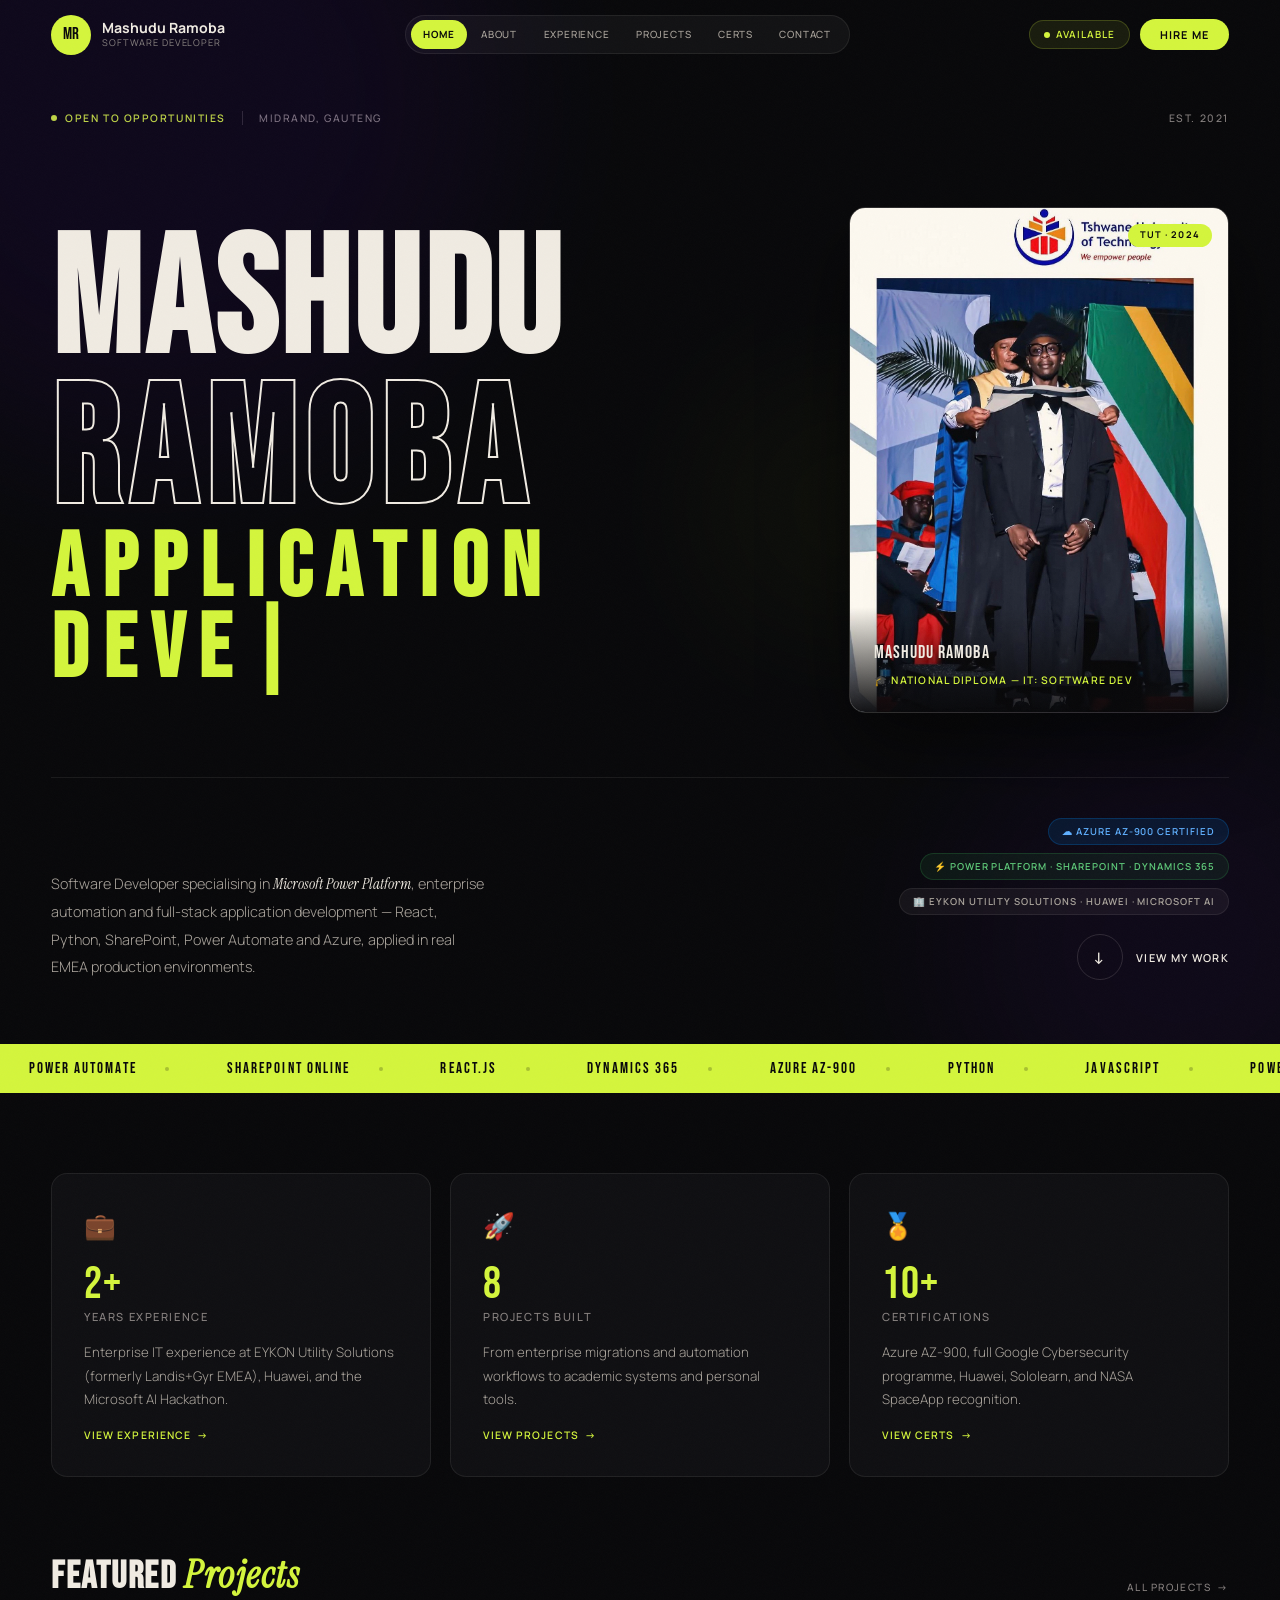
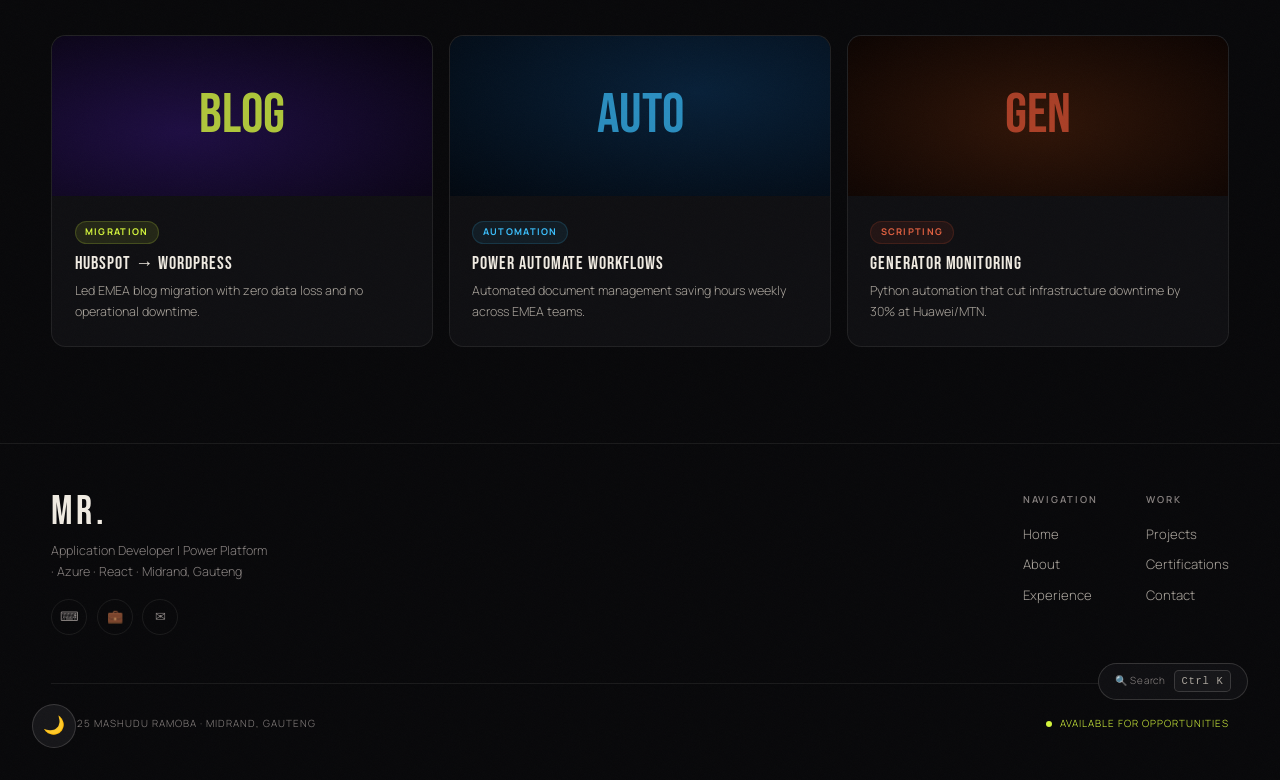
==== commit 444031a4: "Add files via upload" ====
--- a/index.html
+++ b/index.html
@@ -2,7 +2,8 @@
 <html lang="en">
 <head>
 <meta charset="UTF-8"/><meta name="viewport" content="width=device-width,initial-scale=1.0"/>
-<title>Mashudu Ramoba — Software Developer</title>
+<title>Mashudu Ramoba | Application Developer | Microsoft Power Platform · Azure · React</title>
+<meta name="description" content="Software Developer specialising in Microsoft Power Platform, Azure, React, automation and enterprise IT. Portfolio showcasing React, JavaScript, Python, SQL, SharePoint, Power Automate and Dynamics 365 projects."/>
 <link rel="preconnect" href="https://fonts.googleapis.com"/>
 <link href="https://fonts.googleapis.com/css2?family=Bebas+Neue&family=Instrument+Serif:ital@0;1&family=Manrope:wght@300;400;500;600;700&display=swap" rel="stylesheet"/>
 <link rel="stylesheet" href="style.css"/>
@@ -167,7 +168,7 @@
       <h1 class="h-name" style="flex:none">
         <span class="h-n1">MASHUDU</span>
         <span class="h-n2">RAMOBA</span>
-        <span class="h-n3" id="typer">Software Developer</span>
+        <span class="h-n3" id="typer">Application Developer</span>
       </h1>
     </div>
     <!-- Graduation photo in hero -->
@@ -187,13 +188,13 @@
   </div>
 
   <div class="h-bottom">
-    <p class="h-desc">I build <em>scalable software systems</em> and automate complex enterprise workflows — from cloud migrations and SharePoint infrastructure to full-stack web apps.</p>
+    <p class="h-desc">Software Developer specialising in <em>Microsoft Power Platform</em>, enterprise automation and full-stack application development — React, Python, SharePoint, Power Automate and Azure, applied in real EMEA production environments.</p>
     <div class="h-right">
       <span class="hbadge hb1">☁ Azure AZ-900 Certified</span>
-      <span class="hbadge hb2">🔒 Google Cybersecurity</span>
-      <span class="hbadge hb3">🏢 Landis+Gyr · Huawei · Microsoft AI</span>
+      <span class="hbadge hb2">⚡ Power Platform · SharePoint · Dynamics 365</span>
+      <span class="hbadge hb3">🏢 EYKON Utility Solutions · Huawei · Microsoft AI</span>
       <a href="projects.html" class="h-cta">
-        <div class="circ">↓</div>Explore Work
+        <div class="circ">↓</div>View My Work
       </a>
     </div>
   </div>
@@ -201,26 +202,26 @@
 
 <!-- MARQUEE -->
 <div class="mq"><div class="mq-t">
+  <span class="mq-i">Power Automate <span class="mq-d"></span></span>
+  <span class="mq-i">SharePoint Online <span class="mq-d"></span></span>
   <span class="mq-i">React.js <span class="mq-d"></span></span>
-  <span class="mq-i">Power Automate <span class="mq-d"></span></span>
-  <span class="mq-i">SharePoint <span class="mq-d"></span></span>
   <span class="mq-i">Dynamics 365 <span class="mq-d"></span></span>
   <span class="mq-i">Azure AZ-900 <span class="mq-d"></span></span>
+  <span class="mq-i">Python <span class="mq-d"></span></span>
   <span class="mq-i">JavaScript <span class="mq-d"></span></span>
-  <span class="mq-i">Python <span class="mq-d"></span></span>
-  <span class="mq-i">MySQL <span class="mq-d"></span></span>
-  <span class="mq-i">WordPress <span class="mq-d"></span></span>
-  <span class="mq-i">Cybersecurity <span class="mq-d"></span></span>
+  <span class="mq-i">Power Platform <span class="mq-d"></span></span>
+  <span class="mq-i">SQL <span class="mq-d"></span></span>
+  <span class="mq-i">Enterprise Automation <span class="mq-d"></span></span>
+  <span class="mq-i">Power Automate <span class="mq-d"></span></span>
+  <span class="mq-i">SharePoint Online <span class="mq-d"></span></span>
   <span class="mq-i">React.js <span class="mq-d"></span></span>
-  <span class="mq-i">Power Automate <span class="mq-d"></span></span>
-  <span class="mq-i">SharePoint <span class="mq-d"></span></span>
   <span class="mq-i">Dynamics 365 <span class="mq-d"></span></span>
   <span class="mq-i">Azure AZ-900 <span class="mq-d"></span></span>
+  <span class="mq-i">Python <span class="mq-d"></span></span>
   <span class="mq-i">JavaScript <span class="mq-d"></span></span>
-  <span class="mq-i">Python <span class="mq-d"></span></span>
-  <span class="mq-i">MySQL <span class="mq-d"></span></span>
-  <span class="mq-i">WordPress <span class="mq-d"></span></span>
-  <span class="mq-i">Cybersecurity <span class="mq-d"></span></span>
+  <span class="mq-i">Power Platform <span class="mq-d"></span></span>
+  <span class="mq-i">SQL <span class="mq-d"></span></span>
+  <span class="mq-i">Enterprise Automation <span class="mq-d"></span></span>
 </div></div>
 
 <!-- QUICK STATS -->
@@ -228,7 +229,7 @@
   <div class="ql-card rv">
     <div class="ql-icon">💼</div>
     <div><div class="ql-num">2+</div><div class="ql-label">Years Experience</div></div>
-    <p class="ql-desc">Enterprise IT experience at Landis+Gyr (EMEA), Huawei, and the Microsoft AI Hackathon.</p>
+    <p class="ql-desc">Enterprise IT experience at EYKON Utility Solutions (formerly Landis+Gyr EMEA), Huawei, and the Microsoft AI Hackathon.</p>
     <a href="experience.html" class="ql-link">View Experience</a>
   </div>
   <div class="ql-card rv d1">
@@ -293,10 +294,10 @@
   <div class="ft-top">
     <div class="ft-brand">
       <div class="ft-logo">MR.</div>
-      <p class="ft-tagline">Software Developer based in Midrand, Gauteng, South Africa.</p>
+      <p class="ft-tagline">Application Developer | Power Platform · Azure · React · Midrand, Gauteng</p>
       <div class="ft-social">
         <a href="https://github.com/MashuduRamoba" target="_blank" class="ft-soc">⌨</a>
-        <a href="https://linkedin.com/in/Mashudu-ramoba" target="_blank" class="ft-soc">💼</a>
+        <a href="https://www.linkedin.com/in/mashudu-ramoba-b692972a3" target="_blank" class="ft-soc">💼</a>
         <a href="mailto:mashuduramoba365@gmail.com" class="ft-soc">✉</a>
       </div>
     </div>
